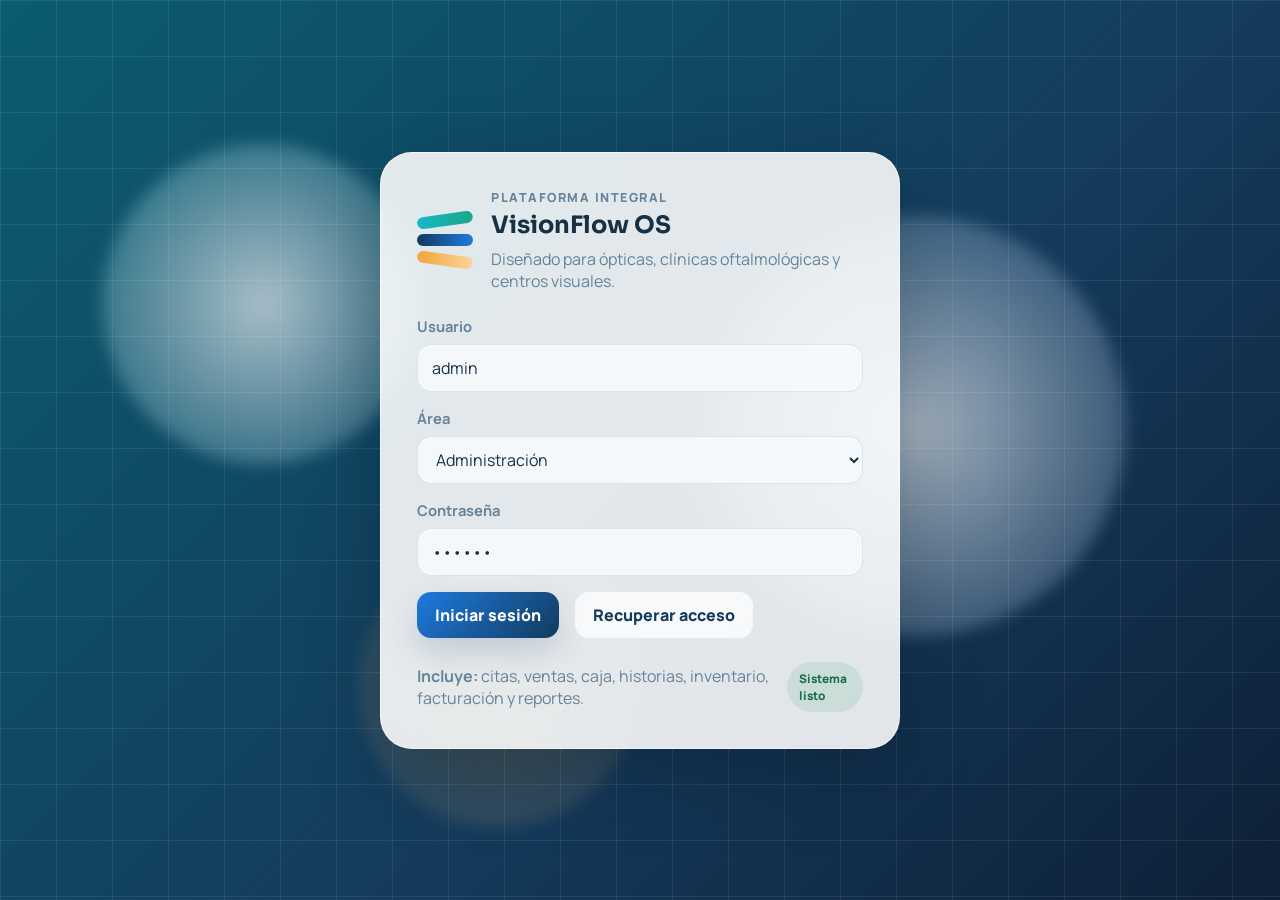
==== index.html @ 5419bc73 "Add files via upload" ====
<!doctype html>
<html lang="es">
  <head>
    <meta charset="UTF-8" />
    <meta name="viewport" content="width=device-width, initial-scale=1.0" />
    <title>VisionFlow OS</title>
    <link rel="preconnect" href="https://fonts.googleapis.com" />
    <link rel="preconnect" href="https://fonts.gstatic.com" crossorigin />
    <link
      href="https://fonts.googleapis.com/css2?family=Manrope:wght@400;500;600;700;800&family=Sora:wght@600;700&display=swap"
      rel="stylesheet"
    />
    <link rel="stylesheet" href="./styles.css" />
  </head>
  <body>
    <div class="app-shell">
      <section class="screen screen-login active" data-screen="login">
        <div class="login-backdrop">
          <div class="orb orb-a"></div>
          <div class="orb orb-b"></div>
          <div class="orb orb-c"></div>
          <div class="grid-glow"></div>
        </div>

        <div class="login-panel">
          <div class="brand-lockup">
            <div class="brand-mark">
              <span></span>
              <span></span>
              <span></span>
            </div>
            <div>
              <p class="eyebrow">Plataforma integral</p>
              <h1>VisionFlow OS</h1>
              <p class="subtle">Diseñado para ópticas, clínicas oftalmológicas y centros visuales.</p>
            </div>
          </div>

          <form class="login-form">
            <label>
              <span>Usuario</span>
              <input type="text" value="admin" />
            </label>
            <label>
              <span>Área</span>
              <select>
                <option>Administración</option>
                <option>Recepción</option>
                <option>Ventas</option>
                <option>Dirección médica</option>
              </select>
            </label>
            <label>
              <span>Contraseña</span>
              <input type="password" value="123456" />
            </label>
            <div class="login-actions">
              <button type="button" class="btn btn-primary" data-go="dashboard">Iniciar sesión</button>
              <button type="button" class="btn btn-ghost">Recuperar acceso</button>
            </div>
          </form>

          <div class="login-footer">
            <div>
              <strong>Incluye:</strong> citas, ventas, caja, historias, inventario, facturación y reportes.
            </div>
            <div class="status-pill online">Sistema listo</div>
          </div>
        </div>
      </section>

      <section class="screen screen-app" data-screen="dashboard">
        <aside class="sidebar" id="sidebar">
          <div class="sidebar-brand">
            <div class="brand-mark small">
              <span></span>
              <span></span>
              <span></span>
            </div>
            <div>
              <h2>VisionFlow</h2>
              <p>Optical & Eye Care</p>
            </div>
          </div>

          <nav class="nav-list">
            <button class="nav-item active" data-view="dashboard">
              <span>Resumen general</span>
            </button>
            <button class="nav-item" data-view="appointments">
              <span>Citas médicas</span>
            </button>
            <button class="nav-item" data-view="patients">
              <span>Pacientes e historias</span>
            </button>
            <button class="nav-item" data-view="inventory">
              <span>Inventario</span>
            </button>
            <button class="nav-item" data-view="sales">
              <span>Nueva venta</span>
            </button>
            <button class="nav-item" data-view="sales-history">
              <span>Historial de ventas</span>
            </button>
            <button class="nav-item" data-view="billing">
              <span>Facturación</span>
            </button>
            <button class="nav-item" data-view="reports">
              <span>Reportes</span>
            </button>
            <button class="nav-item" data-view="settings">
              <span>Configuración</span>
            </button>
          </nav>

          <div class="sidebar-card">
            <p class="eyebrow">Modo multisede</p>
            <strong>Sede principal</strong>
            <span>Administración central</span>
          </div>
        </aside>

        <main class="workspace">
          <header class="topbar">
            <div class="topbar-main">
              <button class="menu-toggle" id="menuToggle" type="button">☰</button>
              <div>
                <p class="eyebrow">Sistema de gestión visual</p>
                <h3 id="viewTitle">Dashboard operativo</h3>
              </div>
            </div>

            <div class="topbar-actions">
              <button class="icon-btn" type="button">🔔</button>
              <button class="icon-btn" type="button">⚙</button>
              <button class="profile-chip" id="profileToggle" type="button">
                <span class="profile-avatar">A</span>
                <span>Admin</span>
              </button>
            </div>

            <div class="profile-panel" id="profilePanel">
              <div class="profile-head">
                <div class="profile-avatar large">A</div>
                <div>
                  <strong>Administrador</strong>
                  <p>admin@visionflow.local</p>
                </div>
              </div>
              <div class="profile-meta">
                <div><span>Rol</span><strong>Administrador</strong></div>
                <div><span>Tienda</span><strong>Sede principal</strong></div>
                <div><span>Estado</span><strong>En línea</strong></div>
              </div>
              <button class="btn btn-ghost full" type="button" data-go="login">Cerrar sesión</button>
            </div>
          </header>

          <section class="view active" data-view="dashboard">
            <div class="hero-card">
              <div>
                <p class="eyebrow">Vista ejecutiva</p>
                <h1>Operación clara, amable y lista para crecer</h1>
                <p>
                  Unificamos ventas, agenda, atención clínica, inventario y facturación en una sola
                  experiencia adaptable a cualquier empresa del rubro óptico.
                </p>
              </div>
              <div class="hero-stats">
                <div class="mini-stat">
                  <span>Citas hoy</span>
                  <strong>42</strong>
                </div>
                <div class="mini-stat">
                  <span>Ventas del día</span>
                  <strong>S/ 12,480</strong>
                </div>
                <div class="mini-stat">
                  <span>Entregas pendientes</span>
                  <strong>18</strong>
                </div>
              </div>
            </div>

            <div class="stats-grid">
              <article class="stat-card accent-cyan">
                <span>Pacientes registrados</span>
                <strong>18,240</strong>
                <small>+128 esta semana</small>
              </article>
              <article class="stat-card accent-blue">
                <span>Consultas activas</span>
                <strong>67</strong>
                <small>5 en espera de examen</small>
              </article>
              <article class="stat-card accent-gold">
                <span>Ingreso mensual</span>
                <strong>S/ 186,900</strong>
                <small>12% sobre el mes anterior</small>
              </article>
              <article class="stat-card accent-green">
                <span>Stock crítico</span>
                <strong>14 SKU</strong>
                <small>Lentes y soluciones</small>
              </article>
            </div>

            <div class="content-grid">
              <article class="panel panel-wide">
                <div class="panel-head">
                  <h4>Agenda del día</h4>
                  <button class="btn btn-soft" data-nav="appointments" type="button">Ver agenda</button>
                </div>
                <div class="timeline">
                  <div class="timeline-item">
                    <strong>09:00</strong>
                    <div>
                      <p>Control postoperatorio</p>
                      <span>Carla Mendoza · Dra. Paula Rivera</span>
                    </div>
                    <span class="status-pill scheduled">Confirmada</span>
                  </div>
                  <div class="timeline-item">
                    <strong>10:30</strong>
                    <div>
                      <p>Examen visual integral</p>
                      <span>Jorge Paredes · Optometría</span>
                    </div>
                    <span class="status-pill in-progress">En sala</span>
                  </div>
                  <div class="timeline-item">
                    <strong>12:15</strong>
                    <div>
                      <p>Entrega de montura bifocal</p>
                      <span>Lucía Flores · Mostrador</span>
                    </div>
                    <span class="status-pill pending">Pendiente</span>
                  </div>
                </div>
              </article>

              <article class="panel">
                <div class="panel-head">
                  <h4>Accesos rápidos</h4>
                </div>
                <div class="quick-grid">
                  <button class="quick-card" data-nav="sales" type="button">Registrar venta</button>
                  <button class="quick-card" data-nav="appointments" type="button">Crear cita</button>
                  <button class="quick-card" data-nav="patients" type="button">Nueva historia</button>
                  <button class="quick-card" data-nav="billing" type="button">Emitir comprobante</button>
                  <button class="quick-card" data-nav="inventory" type="button">Ingreso a stock</button>
                  <button class="quick-card" data-nav="reports" type="button">Reporte diario</button>
                </div>
              </article>
            </div>
          </section>

          <section class="view" data-view="appointments">
            <div class="section-head">
              <div>
                <p class="eyebrow">Agenda médica</p>
                <h1>Citas, seguimiento y recordatorios</h1>
              </div>
              <button class="btn btn-primary" type="button">+ Nueva cita</button>
            </div>

            <div class="toolbar">
              <input type="search" placeholder="Buscar paciente, DNI o teléfono" />
              <select>
                <option>Especialidad</option>
                <option>Oftalmología</option>
                <option>Optometría</option>
                <option>Contactología</option>
              </select>
              <select>
                <option>Sede</option>
                <option>Principal</option>
                <option>Miraflores</option>
                <option>San Isidro</option>
              </select>
              <input type="date" />
            </div>

            <div class="schedule-layout">
              <article class="panel">
                <div class="panel-head">
                  <h4>Próximas citas</h4>
                </div>
                <div class="data-list">
                  <div class="data-row">
                    <div>
                      <strong>Rosa Aliaga</strong>
                      <span>Consulta general · 09:15</span>
                    </div>
                    <span class="status-pill scheduled">Confirmada</span>
                  </div>
                  <div class="data-row">
                    <div>
                      <strong>Daniel Mercado</strong>
                      <span>Fondo de ojo · 10:00</span>
                    </div>
                    <span class="status-pill pending">Por llegar</span>
                  </div>
                  <div class="data-row">
                    <div>
                      <strong>María Lazo</strong>
                      <span>Prueba de lentes · 11:40</span>
                    </div>
                    <span class="status-pill warning">Reprogramar</span>
                  </div>
                </div>
              </article>

              <article class="panel panel-wide">
                <div class="panel-head">
                  <h4>Calendario de atención</h4>
                  <div class="inline-actions">
                    <button class="btn btn-soft" type="button">Hoy</button>
                    <button class="btn btn-soft" type="button">Semana</button>
                  </div>
                </div>
                <div class="calendar-grid">
                  <div class="calendar-slot filled">
                    <span>08:00</span>
                    <strong>Screening visual</strong>
                  </div>
                  <div class="calendar-slot">
                    <span>09:00</span>
                    <strong>Disponible</strong>
                  </div>
                  <div class="calendar-slot filled">
                    <span>10:00</span>
                    <strong>Consulta oftalmológica</strong>
                  </div>
                  <div class="calendar-slot">
                    <span>11:00</span>
                    <strong>Disponible</strong>
                  </div>
                  <div class="calendar-slot filled">
                    <span>12:00</span>
                    <strong>Entrega de lentes</strong>
                  </div>
                  <div class="calendar-slot">
                    <span>13:00</span>
                    <strong>Bloque administrativo</strong>
                  </div>
                </div>
              </article>
            </div>
          </section>

          <section class="view" data-view="patients">
            <div class="section-head">
              <div>
                <p class="eyebrow">Base clínica</p>
                <h1>Pacientes, antecedentes e historias</h1>
              </div>
              <div class="inline-actions">
                <button class="btn btn-soft" type="button">Exportar</button>
                <button class="btn btn-primary" type="button">+ Nuevo paciente</button>
              </div>
            </div>

            <div class="toolbar">
              <input type="search" placeholder="Buscar por código, nombre, DNI o celular" />
              <select>
                <option>Todos los estados</option>
                <option>Nuevos</option>
                <option>En seguimiento</option>
                <option>Alta</option>
              </select>
            </div>

            <article class="panel table-panel">
              <table>
                <thead>
                  <tr>
                    <th>Código</th>
                    <th>Paciente</th>
                    <th>DNI</th>
                    <th>Última visita</th>
                    <th>Diagnóstico</th>
                    <th>Próxima acción</th>
                  </tr>
                </thead>
                <tbody>
                  <tr>
                    <td>HC-10452</td>
                    <td>Prudencia Alipio Cristóbal</td>
                    <td>08401422</td>
                    <td>22/04/2026</td>
                    <td>Control de catarata</td>
                    <td><span class="status-pill pending">Llamar y agendar</span></td>
                  </tr>
                  <tr>
                    <td>HC-10453</td>
                    <td>Hermenegilda Santillán</td>
                    <td>31810313</td>
                    <td>20/04/2026</td>
                    <td>Adaptación multifocal</td>
                    <td><span class="status-pill scheduled">Entrega confirmada</span></td>
                  </tr>
                  <tr>
                    <td>HC-10454</td>
                    <td>Víctor Ortiz Vargas</td>
                    <td>74100211</td>
                    <td>18/04/2026</td>
                    <td>Retinopatía diabética</td>
                    <td><span class="status-pill warning">Revisión urgente</span></td>
                  </tr>
                </tbody>
              </table>
            </article>
          </section>

          <section class="view" data-view="inventory">
            <div class="section-head">
              <div>
                <p class="eyebrow">Control de stock</p>
                <h1>Productos, monturas, lunas y servicios</h1>
              </div>
              <button class="btn btn-primary" type="button">+ Registrar ingreso</button>
            </div>

            <div class="module-grid">
              <article class="module-card">
                <strong>Productos</strong>
                <p>Registro, ingresos, envíos, kardex y vendidos.</p>
              </article>
              <article class="module-card">
                <strong>Monturas</strong>
                <p>Stock por marca, color, serie y ubicación.</p>
              </article>
              <article class="module-card">
                <strong>Lunas</strong>
                <p>Monofocal, bifocal, blue cut, antirreflejo.</p>
              </article>
              <article class="module-card">
                <strong>Servicios</strong>
                <p>Consultas, exámenes, procedimientos y packs.</p>
              </article>
              <article class="module-card">
                <strong>Órdenes de laboratorio</strong>
                <p>Seguimiento de pedidos y tiempos de entrega.</p>
              </article>
              <article class="module-card">
                <strong>Alertas de reposición</strong>
                <p>Control de mínimos y vencimientos.</p>
              </article>
            </div>
          </section>

          <section class="view" data-view="sales">
            <div class="section-head">
              <div>
                <p class="eyebrow">Punto de venta</p>
                <h1>Venta adaptable a óptica, clínica y mostrador</h1>
              </div>
            </div>

            <div class="sales-layout">
              <article class="panel panel-wide">
                <div class="form-grid">
                  <label>
                    <span>DNI / RUC</span>
                    <input type="text" placeholder="Buscar documento" />
                  </label>
                  <label>
                    <span>Cliente / Razón social</span>
                    <input type="text" placeholder="Nombres y apellidos" />
                  </label>
                  <label>
                    <span>Paciente</span>
                    <input type="text" placeholder="Seleccionar paciente" />
                  </label>
                  <label>
                    <span>Profesional</span>
                    <select>
                      <option>Dra. Paula Rivera</option>
                      <option>Dr. Edwin López</option>
                      <option>Opt. Sandra Guzmán</option>
                    </select>
                  </label>
                  <label class="full-span">
                    <span>Dirección</span>
                    <input type="text" placeholder="Dirección de facturación o paciente" />
                  </label>
                </div>

                <div class="sale-tags">
                  <button class="tag-btn active" type="button">Monturas</button>
                  <button class="tag-btn" type="button">Lunas</button>
                  <button class="tag-btn" type="button">Productos</button>
                  <button class="tag-btn" type="button">Servicios</button>
                  <button class="tag-btn" type="button">L. Contacto</button>
                  <button class="tag-btn" type="button">Pedido Lab.</button>
                </div>

                <article class="panel nested">
                  <div class="panel-head">
                    <h4>Detalle de venta</h4>
                  </div>
                  <table>
                    <thead>
                      <tr>
                        <th>Cant.</th>
                        <th>Descripción</th>
                        <th>Tipo</th>
                        <th>Precio</th>
                        <th>Importe</th>
                      </tr>
                    </thead>
                    <tbody>
                      <tr>
                        <td>1</td>
                        <td>Montura acetato modelo Verona</td>
                        <td>Montura</td>
                        <td>S/ 280.00</td>
                        <td>S/ 280.00</td>
                      </tr>
                      <tr>
                        <td>2</td>
                        <td>Luna blue cut antirreflejo</td>
                        <td>Luna</td>
                        <td>S/ 180.00</td>
                        <td>S/ 360.00</td>
                      </tr>
                    </tbody>
                  </table>
                </article>
              </article>

              <article class="panel">
                <div class="panel-head">
                  <h4>Datos de venta</h4>
                </div>
                <div class="stack-fields">
                  <label>
                    <span>Tienda</span>
                    <select>
                      <option>Administración</option>
                      <option>Sede principal</option>
                      <option>Miraflores</option>
                    </select>
                  </label>
                  <label>
                    <span>Tipo</span>
                    <select>
                      <option>Venta normal</option>
                      <option>Separado</option>
                      <option>Cortesía</option>
                      <option>Garantía</option>
                    </select>
                  </label>
                  <label>
                    <span>Comentario</span>
                    <textarea placeholder="Observaciones de la venta"></textarea>
                  </label>
                </div>

                <div class="payment-stack">
                  <div class="payment-row">
                    <span>A pagar</span>
                    <strong>S/ 640.00</strong>
                  </div>
                  <div class="payment-row">
                    <span>Efectivo</span>
                    <strong>S/ 200.00</strong>
                  </div>
                  <div class="payment-row">
                    <span>Tarjeta</span>
                    <strong>S/ 240.00</strong>
                  </div>
                  <div class="payment-row">
                    <span>Transferencia</span>
                    <strong>S/ 200.00</strong>
                  </div>
                </div>

                <div class="inline-actions spread">
                  <button class="btn btn-primary" type="button">Generar venta</button>
                  <button class="btn btn-soft" type="button">Generar recibo</button>
                </div>
              </article>
            </div>
          </section>

          <section class="view" data-view="sales-history">
            <div class="section-head">
              <div>
                <p class="eyebrow">Seguimiento comercial</p>
                <h1>Historial de ventas y estados</h1>
              </div>
              <button class="btn btn-primary" data-nav="sales" type="button">+ Nueva venta</button>
            </div>

            <div class="toolbar">
              <input type="text" placeholder="Código de venta" />
              <select>
                <option>Tienda</option>
                <option>Administración</option>
                <option>Miraflores</option>
              </select>
              <input type="date" />
              <input type="search" placeholder="Buscar cliente" />
            </div>

            <article class="panel table-panel">
              <table>
                <thead>
                  <tr>
                    <th>N°</th>
                    <th>Código</th>
                    <th>Cliente</th>
                    <th>Fecha</th>
                    <th>Notas</th>
                    <th>Tipo</th>
                    <th>Total</th>
                    <th>Estado</th>
                  </tr>
                </thead>
                <tbody>
                  <tr>
                    <td>3035</td>
                    <td>R057</td>
                    <td>Gloria Gutierrez Pariona</td>
                    <td>08/01/2026</td>
                    <td>Evaluación de cortesía</td>
                    <td>Recibo</td>
                    <td>S/ 0.00</td>
                    <td><span class="status-pill success">Aceptada</span></td>
                  </tr>
                  <tr>
                    <td>3034</td>
                    <td>R058</td>
                    <td>Lucia Emilia Yucra</td>
                    <td>08/01/2026</td>
                    <td>Control Avastin OD</td>
                    <td>Recibo</td>
                    <td>S/ 70.00</td>
                    <td><span class="status-pill success">Aceptada</span></td>
                  </tr>
                  <tr>
                    <td>3033</td>
                    <td>R059</td>
                    <td>Oscar Humberto Pereyra</td>
                    <td>08/01/2026</td>
                    <td>Control catarata AO</td>
                    <td>Recibo</td>
                    <td>S/ 65.00</td>
                    <td><span class="status-pill pending">Por entregar</span></td>
                  </tr>
                </tbody>
              </table>
            </article>
          </section>

          <section class="view" data-view="billing">
            <div class="section-head">
              <div>
                <p class="eyebrow">Comprobantes electrónicos</p>
                <h1>Facturación, series y trazabilidad</h1>
              </div>
              <div class="inline-actions">
                <button class="btn btn-soft" type="button">Exportar</button>
                <button class="btn btn-primary" type="button">+ Nueva venta</button>
              </div>
            </div>

            <div class="toolbar">
              <input type="text" placeholder="Código" />
              <input type="text" placeholder="Serie" />
              <input type="text" placeholder="Número" />
              <input type="date" />
              <input type="search" placeholder="Cliente" />
            </div>

            <div class="stats-grid billing-stats">
              <article class="stat-card accent-cyan">
                <span>Boletas emitidas</span>
                <strong>142</strong>
                <small>Hoy</small>
              </article>
              <article class="stat-card accent-blue">
                <span>Facturas</span>
                <strong>37</strong>
                <small>Con XML y PDF</small>
              </article>
              <article class="stat-card accent-green">
                <span>Enviadas a SUNAT</span>
                <strong>171</strong>
                <small>98.8% aceptadas</small>
              </article>
            </div>
          </section>

          <section class="view" data-view="reports">
            <div class="section-head">
              <div>
                <p class="eyebrow">Análisis del negocio</p>
                <h1>Reportes operativos, comerciales y financieros</h1>
              </div>
            </div>

            <div class="module-grid">
              <article class="module-card">
                <strong>Reporte de caja</strong>
                <p>Detalle por efectivo, tarjeta y transferencia.</p>
              </article>
              <article class="module-card">
                <strong>Utilidad por venta</strong>
                <p>Rentabilidad por categoría, vendedor y sede.</p>
              </article>
              <article class="module-card">
                <strong>Ventas por profesional</strong>
                <p>Seguimiento por médico, optómetra o asesor.</p>
              </article>
              <article class="module-card">
                <strong>Historial de comprobantes</strong>
                <p>Boletas, facturas, notas y estados electrónicos.</p>
              </article>
              <article class="module-card">
                <strong>Gastos corporativos</strong>
                <p>Fijos, variables e ingresos vs gastos.</p>
              </article>
              <article class="module-card">
                <strong>Capital e ingresos</strong>
                <p>Movimientos de caja, aportes y cierres diarios.</p>
              </article>
            </div>
          </section>

          <section class="view" data-view="settings">
            <div class="section-head">
              <div>
                <p class="eyebrow">Administración del sistema</p>
                <h1>Opciones adicionales que conviene incluir</h1>
              </div>
            </div>

            <div class="settings-grid">
              <article class="panel">
                <h4>Seguridad y accesos</h4>
                <ul class="plain-list">
                  <li>Roles por área: caja, recepción, ventas, médicos, admin.</li>
                  <li>Bitácora de acciones y anulaciones.</li>
                  <li>Permisos por sede y módulo.</li>
                </ul>
              </article>
              <article class="panel">
                <h4>Operación clínica</h4>
                <ul class="plain-list">
                  <li>Plantillas de examen visual y recetas.</li>
                  <li>Adjuntos: órdenes, imágenes y documentos.</li>
                  <li>Alertas de control y seguimiento postventa.</li>
                </ul>
              </article>
              <article class="panel">
                <h4>Gestión comercial</h4>
                <ul class="plain-list">
                  <li>Separados, abonos, saldos y entregas.</li>
                  <li>Promociones, combos y descuentos autorizados.</li>
                  <li>Convenios corporativos y aseguradoras.</li>
                </ul>
              </article>
            </div>
          </section>
        </main>
      </section>
    </div>

    <script src="./app.js"></script>
  </body>
</html>
---- styles.css ----
:root {
  --bg: #eef3f8;
  --surface: rgba(255, 255, 255, 0.82);
  --surface-strong: #ffffff;
  --line: rgba(26, 51, 74, 0.1);
  --text: #183044;
  --muted: #66839a;
  --navy: #123b5d;
  --blue: #1f7ae0;
  --cyan: #14b8c8;
  --teal: #1aa68a;
  --gold: #f0a63a;
  --green: #33a16d;
  --danger: #e05666;
  --warning: #ffb84d;
  --shadow: 0 24px 64px rgba(14, 40, 64, 0.14);
  --radius-xl: 28px;
  --radius-lg: 20px;
  --radius-md: 16px;
  --radius-sm: 12px;
}

* {
  box-sizing: border-box;
}

html,
body {
  margin: 0;
  min-height: 100%;
}

body {
  background:
    radial-gradient(circle at top left, rgba(20, 184, 200, 0.2), transparent 28%),
    radial-gradient(circle at bottom right, rgba(240, 166, 58, 0.14), transparent 24%),
    linear-gradient(180deg, #f6f9fc 0%, #ebf2f7 100%);
  color: var(--text);
  font-family: "Manrope", "Segoe UI Variable", sans-serif;
}

button,
input,
select,
textarea {
  font: inherit;
}

.screen {
  display: none;
  min-height: 100vh;
}

.screen.active {
  display: flex;
}

.screen-login {
  align-items: center;
  justify-content: center;
  overflow: hidden;
  padding: 32px;
  position: relative;
}

.login-backdrop {
  background: linear-gradient(135deg, #0a5c70 0%, #143b5d 58%, #0e1f36 100%);
  inset: 0;
  position: absolute;
}

.orb {
  border-radius: 999px;
  filter: blur(8px);
  opacity: 0.7;
  position: absolute;
}

.orb-a {
  background: radial-gradient(circle, rgba(255, 255, 255, 0.9), rgba(20, 184, 200, 0.15));
  height: 320px;
  left: 8%;
  top: 16%;
  width: 320px;
}

.orb-b {
  background: radial-gradient(circle, rgba(255, 255, 255, 0.85), rgba(31, 122, 224, 0.12));
  height: 420px;
  right: 12%;
  top: 24%;
  width: 420px;
}

.orb-c {
  background: radial-gradient(circle, rgba(240, 166, 58, 0.3), rgba(255, 255, 255, 0.1));
  bottom: 8%;
  height: 280px;
  left: 28%;
  width: 280px;
}

.grid-glow {
  background-image:
    linear-gradient(rgba(255, 255, 255, 0.08) 1px, transparent 1px),
    linear-gradient(90deg, rgba(255, 255, 255, 0.08) 1px, transparent 1px);
  background-size: 56px 56px;
  inset: 0;
  position: absolute;
}

.login-panel {
  backdrop-filter: blur(18px);
  background: rgba(255, 255, 255, 0.88);
  border: 1px solid rgba(255, 255, 255, 0.6);
  border-radius: 32px;
  box-shadow: 0 24px 80px rgba(0, 0, 0, 0.22);
  display: grid;
  gap: 24px;
  max-width: 520px;
  padding: 36px;
  position: relative;
  width: min(100%, 520px);
  z-index: 1;
}

.brand-lockup {
  align-items: center;
  display: flex;
  gap: 18px;
}

.brand-mark {
  display: grid;
  gap: 8px;
  width: 72px;
}

.brand-mark span {
  border-radius: 999px;
  display: block;
  height: 12px;
}

.brand-mark span:nth-child(1) {
  background: linear-gradient(90deg, var(--cyan), var(--teal));
  transform: rotate(-8deg);
}

.brand-mark span:nth-child(2) {
  background: linear-gradient(90deg, var(--navy), var(--blue));
}

.brand-mark span:nth-child(3) {
  background: linear-gradient(90deg, var(--gold), #ffd39b);
  transform: rotate(8deg);
}

.brand-mark.small {
  width: 48px;
}

.brand-lockup h1,
.section-head h1,
.hero-card h1,
#viewTitle {
  font-family: "Sora", "Trebuchet MS", sans-serif;
}

.brand-lockup h1,
.section-head h1,
.hero-card h1 {
  margin: 4px 0 8px;
}

.eyebrow {
  color: var(--muted);
  font-size: 0.78rem;
  font-weight: 800;
  letter-spacing: 0.12em;
  margin: 0;
  text-transform: uppercase;
}

.subtle {
  color: var(--muted);
  margin: 0;
}

.login-form,
.form-grid,
.stack-fields {
  display: grid;
  gap: 16px;
}

label {
  display: grid;
  gap: 8px;
}

label span {
  color: var(--muted);
  font-size: 0.92rem;
  font-weight: 700;
}

input,
select,
textarea {
  background: rgba(245, 249, 252, 0.95);
  border: 1px solid var(--line);
  border-radius: 14px;
  color: var(--text);
  min-height: 48px;
  outline: none;
  padding: 0 14px;
  transition: 0.2s ease;
}

textarea {
  min-height: 88px;
  padding-top: 12px;
  resize: vertical;
}

input:focus,
select:focus,
textarea:focus {
  border-color: rgba(31, 122, 224, 0.44);
  box-shadow: 0 0 0 4px rgba(31, 122, 224, 0.12);
}

.login-actions,
.inline-actions,
.toolbar,
.topbar-actions,
.section-head,
.panel-head,
.payment-row,
.timeline-item,
.profile-head,
.profile-chip,
.topbar-main {
  align-items: center;
  display: flex;
}

.login-actions,
.inline-actions,
.toolbar,
.topbar-actions,
.quick-grid,
.module-grid,
.stats-grid,
.content-grid,
.schedule-layout,
.sales-layout,
.settings-grid {
  gap: 16px;
}

.btn,
.nav-item,
.quick-card,
.tag-btn,
.icon-btn,
.menu-toggle {
  border: 0;
  cursor: pointer;
}

.btn {
  border-radius: 14px;
  font-weight: 800;
  min-height: 46px;
  padding: 0 18px;
}

.btn-primary {
  background: linear-gradient(135deg, var(--blue), var(--navy));
  box-shadow: 0 14px 32px rgba(20, 60, 120, 0.18);
  color: #fff;
}

.btn-soft {
  background: rgba(31, 122, 224, 0.1);
  color: var(--blue);
}

.btn-ghost {
  background: rgba(255, 255, 255, 0.75);
  color: var(--navy);
}

.btn.full {
  width: 100%;
}

.login-footer {
  align-items: center;
  color: var(--muted);
  display: flex;
  gap: 16px;
  justify-content: space-between;
}

.status-pill {
  border-radius: 999px;
  display: inline-flex;
  font-size: 0.74rem;
  font-weight: 800;
  padding: 8px 12px;
}

.online,
.success,
.scheduled {
  background: rgba(51, 161, 109, 0.14);
  color: #18704b;
}

.pending {
  background: rgba(240, 166, 58, 0.18);
  color: #9a6113;
}

.warning {
  background: rgba(224, 86, 102, 0.16);
  color: #ad3549;
}

.in-progress {
  background: rgba(20, 184, 200, 0.15);
  color: #0b7280;
}

.screen-app {
  width: 100%;
}

.sidebar {
  background: rgba(9, 31, 49, 0.96);
  color: #dfe9f3;
  display: flex;
  flex-direction: column;
  gap: 24px;
  min-height: 100vh;
  padding: 24px 18px;
  position: sticky;
  top: 0;
  width: 280px;
}

.sidebar-brand {
  align-items: center;
  display: flex;
  gap: 14px;
}

.sidebar-brand h2,
.sidebar-brand p {
  margin: 0;
}

.sidebar-brand p {
  color: rgba(223, 233, 243, 0.6);
  font-size: 0.84rem;
}

.nav-list {
  display: grid;
  gap: 8px;
}

.nav-item {
  background: transparent;
  border-radius: 14px;
  color: #dfe9f3;
  display: flex;
  justify-content: flex-start;
  min-height: 46px;
  padding: 0 14px;
}

.nav-item.active,
.nav-item:hover {
  background: linear-gradient(135deg, rgba(31, 122, 224, 0.22), rgba(20, 184, 200, 0.18));
}

.sidebar-card {
  background: rgba(255, 255, 255, 0.06);
  border: 1px solid rgba(255, 255, 255, 0.06);
  border-radius: 18px;
  display: grid;
  gap: 6px;
  margin-top: auto;
  padding: 18px;
}

.workspace {
  display: flex;
  flex: 1;
  flex-direction: column;
  min-width: 0;
  padding: 18px;
}

.topbar {
  align-items: center;
  background: rgba(255, 255, 255, 0.74);
  backdrop-filter: blur(12px);
  border: 1px solid rgba(255, 255, 255, 0.55);
  border-radius: 24px;
  display: flex;
  justify-content: space-between;
  margin-bottom: 18px;
  padding: 16px 18px;
  position: relative;
}

.topbar-main {
  gap: 14px;
}

.topbar-main h3 {
  margin: 4px 0 0;
}

.menu-toggle,
.icon-btn {
  background: rgba(31, 122, 224, 0.1);
  border-radius: 12px;
  color: var(--navy);
  height: 42px;
  width: 42px;
}

.menu-toggle {
  display: none;
}

.profile-chip {
  background: rgba(18, 59, 93, 0.06);
  border-radius: 999px;
  color: var(--navy);
  gap: 10px;
  min-height: 46px;
  padding: 0 8px 0 6px;
}

.profile-avatar {
  align-items: center;
  background: linear-gradient(135deg, var(--cyan), var(--blue));
  border-radius: 999px;
  color: #fff;
  display: inline-flex;
  font-weight: 800;
  height: 34px;
  justify-content: center;
  width: 34px;
}

.profile-avatar.large {
  height: 52px;
  width: 52px;
}

.profile-panel {
  background: rgba(255, 255, 255, 0.96);
  border: 1px solid rgba(26, 51, 74, 0.08);
  border-radius: 22px;
  box-shadow: var(--shadow);
  display: none;
  max-width: 320px;
  padding: 18px;
  position: absolute;
  right: 16px;
  top: calc(100% + 10px);
  width: min(92vw, 320px);
  z-index: 20;
}

.profile-panel.open {
  display: grid;
  gap: 16px;
}

.profile-head {
  gap: 14px;
}

.profile-head p,
.profile-meta span,
.timeline-item span,
.data-row span,
.mini-stat span {
  color: var(--muted);
}

.profile-head p,
.profile-meta div,
.timeline-item p,
.data-row strong,
.hero-card p {
  margin: 0;
}

.profile-meta {
  display: grid;
  gap: 12px;
}

.profile-meta div {
  display: grid;
  gap: 4px;
}

.view {
  display: none;
}

.view.active {
  display: block;
}

.hero-card,
.panel,
.module-card,
.stat-card {
  background: var(--surface);
  border: 1px solid rgba(255, 255, 255, 0.7);
  box-shadow: var(--shadow);
}

.hero-card {
  background:
    radial-gradient(circle at right top, rgba(20, 184, 200, 0.16), transparent 30%),
    radial-gradient(circle at left bottom, rgba(240, 166, 58, 0.14), transparent 28%),
    rgba(255, 255, 255, 0.8);
  border-radius: var(--radius-xl);
  display: grid;
  gap: 20px;
  grid-template-columns: 1.5fr 1fr;
  margin-bottom: 18px;
  padding: 28px;
}

.hero-card h1 {
  font-size: clamp(1.8rem, 2.8vw, 3rem);
  line-height: 1.08;
}

.hero-stats {
  display: grid;
  gap: 12px;
}

.mini-stat {
  background: rgba(255, 255, 255, 0.7);
  border: 1px solid rgba(26, 51, 74, 0.06);
  border-radius: 18px;
  display: grid;
  gap: 8px;
  padding: 18px;
}

.mini-stat strong {
  font-size: 1.35rem;
}

.stats-grid {
  display: grid;
  grid-template-columns: repeat(4, minmax(0, 1fr));
  margin-bottom: 18px;
}

.stat-card {
  border-radius: 22px;
  display: grid;
  gap: 8px;
  min-height: 144px;
  padding: 22px;
}

.stat-card span,
.module-card p {
  color: var(--muted);
}

.stat-card strong {
  font-size: 2rem;
  line-height: 1;
}

.accent-cyan {
  background: linear-gradient(180deg, rgba(20, 184, 200, 0.16), rgba(255, 255, 255, 0.88));
}

.accent-blue {
  background: linear-gradient(180deg, rgba(31, 122, 224, 0.16), rgba(255, 255, 255, 0.88));
}

.accent-gold {
  background: linear-gradient(180deg, rgba(240, 166, 58, 0.16), rgba(255, 255, 255, 0.88));
}

.accent-green {
  background: linear-gradient(180deg, rgba(51, 161, 109, 0.14), rgba(255, 255, 255, 0.88));
}

.content-grid,
.schedule-layout,
.sales-layout,
.settings-grid {
  display: grid;
  grid-template-columns: 1.25fr 0.75fr;
}

.panel {
  border-radius: var(--radius-lg);
  padding: 22px;
}

.panel-wide {
  min-width: 0;
}

.panel-head,
.section-head {
  justify-content: space-between;
  margin-bottom: 16px;
}

.section-head {
  flex-wrap: wrap;
}

.section-head h1 {
  font-size: clamp(1.6rem, 2vw, 2.4rem);
  margin-bottom: 0;
}

.timeline,
.data-list,
.payment-stack,
.plain-list,
.settings-grid,
.module-grid {
  display: grid;
}

.timeline,
.data-list,
.payment-stack {
  gap: 12px;
}

.timeline-item,
.data-row,
.payment-row {
  background: rgba(247, 250, 252, 0.92);
  border: 1px solid rgba(26, 51, 74, 0.06);
  border-radius: 16px;
  gap: 14px;
  justify-content: space-between;
  padding: 14px 16px;
}

.quick-grid,
.module-grid {
  display: grid;
  grid-template-columns: repeat(2, minmax(0, 1fr));
}

.quick-card,
.module-card {
  border-radius: 18px;
  min-height: 112px;
  padding: 18px;
  text-align: left;
}

.quick-card {
  background:
    linear-gradient(180deg, rgba(255, 255, 255, 0.84), rgba(231, 242, 250, 0.88));
  color: var(--navy);
  font-weight: 800;
}

.module-card {
  backdrop-filter: blur(12px);
}

.toolbar {
  display: grid;
  grid-template-columns: repeat(4, minmax(0, 1fr));
  margin-bottom: 18px;
}

.calendar-grid {
  display: grid;
  gap: 12px;
  grid-template-columns: repeat(3, minmax(0, 1fr));
}

.calendar-slot {
  background: rgba(248, 251, 253, 0.9);
  border: 1px dashed rgba(26, 51, 74, 0.14);
  border-radius: 16px;
  display: grid;
  gap: 8px;
  min-height: 110px;
  padding: 16px;
}

.calendar-slot.filled {
  background: linear-gradient(180deg, rgba(31, 122, 224, 0.12), rgba(20, 184, 200, 0.08));
  border-style: solid;
}

.table-panel {
  overflow: auto;
  padding: 10px;
}

table {
  border-collapse: collapse;
  min-width: 780px;
  width: 100%;
}

thead {
  background: var(--navy);
  color: #fff;
}

th,
td {
  border-bottom: 1px solid rgba(26, 51, 74, 0.08);
  padding: 14px 12px;
  text-align: left;
}

tbody tr:nth-child(even) {
  background: rgba(247, 250, 252, 0.88);
}

.form-grid {
  grid-template-columns: repeat(2, minmax(0, 1fr));
}

.full-span {
  grid-column: 1 / -1;
}

.sale-tags {
  display: flex;
  flex-wrap: wrap;
  gap: 10px;
  margin: 18px 0;
}

.tag-btn {
  background: rgba(18, 59, 93, 0.08);
  border-radius: 999px;
  color: var(--navy);
  min-height: 40px;
  padding: 0 16px;
}

.tag-btn.active {
  background: linear-gradient(135deg, var(--blue), var(--cyan));
  color: #fff;
}

.nested {
  background: rgba(255, 255, 255, 0.58);
  box-shadow: none;
  padding: 12px;
}

.spread {
  justify-content: space-between;
}

.billing-stats {
  margin-bottom: 0;
}

.plain-list {
  gap: 10px;
  margin: 0;
  padding-left: 18px;
}

.plain-list li {
  color: var(--muted);
}

@media (max-width: 1180px) {
  .stats-grid,
  .toolbar,
  .content-grid,
  .schedule-layout,
  .sales-layout,
  .settings-grid {
    grid-template-columns: 1fr 1fr;
  }

  .hero-card {
    grid-template-columns: 1fr;
  }
}

@media (max-width: 940px) {
  .sidebar {
    left: -100%;
    position: fixed;
    transition: 0.24s ease;
    z-index: 40;
  }

  .sidebar.open {
    left: 0;
  }

  .menu-toggle {
    display: inline-flex;
    justify-content: center;
  }

  .workspace {
    padding: 12px;
  }

  .stats-grid,
  .toolbar,
  .content-grid,
  .schedule-layout,
  .sales-layout,
  .settings-grid,
  .form-grid,
  .calendar-grid,
  .module-grid,
  .quick-grid {
    grid-template-columns: 1fr;
  }

  .topbar {
    align-items: flex-start;
    flex-direction: column;
    gap: 14px;
  }

  .topbar-actions,
  .login-actions,
  .spread {
    width: 100%;
  }

  .topbar-actions {
    justify-content: flex-end;
  }
}

@media (max-width: 640px) {
  .screen-login,
  .login-panel,
  .workspace,
  .panel,
  .hero-card {
    padding: 18px;
  }

  .login-footer,
  .login-actions,
  .topbar-main,
  .topbar-actions,
  .section-head,
  .panel-head,
  .timeline-item,
  .data-row {
    align-items: flex-start;
    flex-direction: column;
  }

  .login-footer {
    gap: 10px;
  }

  .btn,
  .quick-card {
    width: 100%;
  }
}
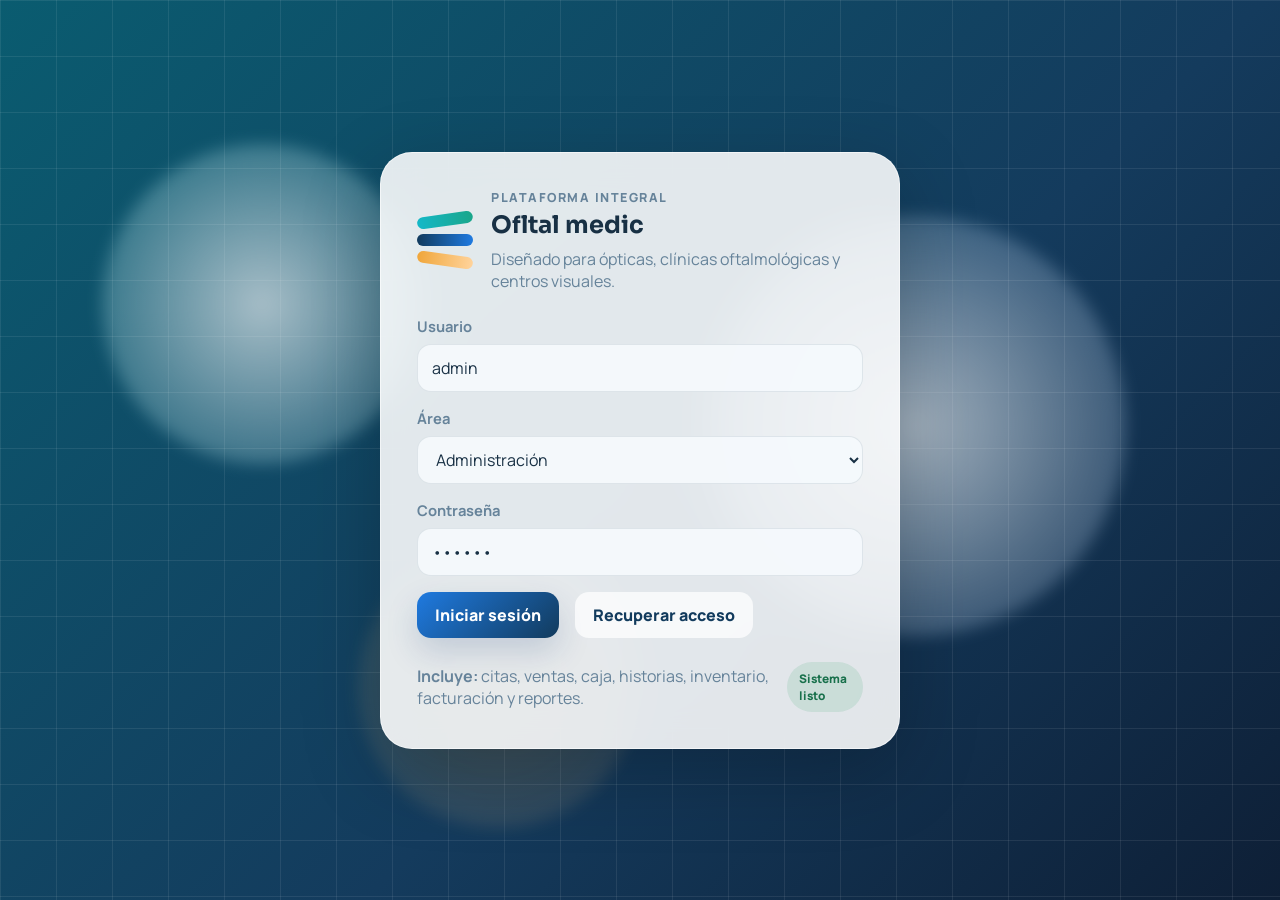
==== commit 26995844: "Update index.html" ====
--- a/index.html
+++ b/index.html
@@ -3,7 +3,7 @@
   <head>
     <meta charset="UTF-8" />
     <meta name="viewport" content="width=device-width, initial-scale=1.0" />
-    <title>VisionFlow OS</title>
+    <title>Ofltal medic</title>
     <link rel="preconnect" href="https://fonts.googleapis.com" />
     <link rel="preconnect" href="https://fonts.gstatic.com" crossorigin />
     <link
@@ -31,7 +31,7 @@
             </div>
             <div>
               <p class="eyebrow">Plataforma integral</p>
-              <h1>VisionFlow OS</h1>
+              <h1>Ofltal medic</h1>
               <p class="subtle">Diseñado para ópticas, clínicas oftalmológicas y centros visuales.</p>
             </div>
           </div>
@@ -144,7 +144,7 @@
                 <div class="profile-avatar large">A</div>
                 <div>
                   <strong>Administrador</strong>
-                  <p>admin@visionflow.local</p>
+                  <p>admin@Ofltalmedic.local</p>
                 </div>
               </div>
               <div class="profile-meta">
